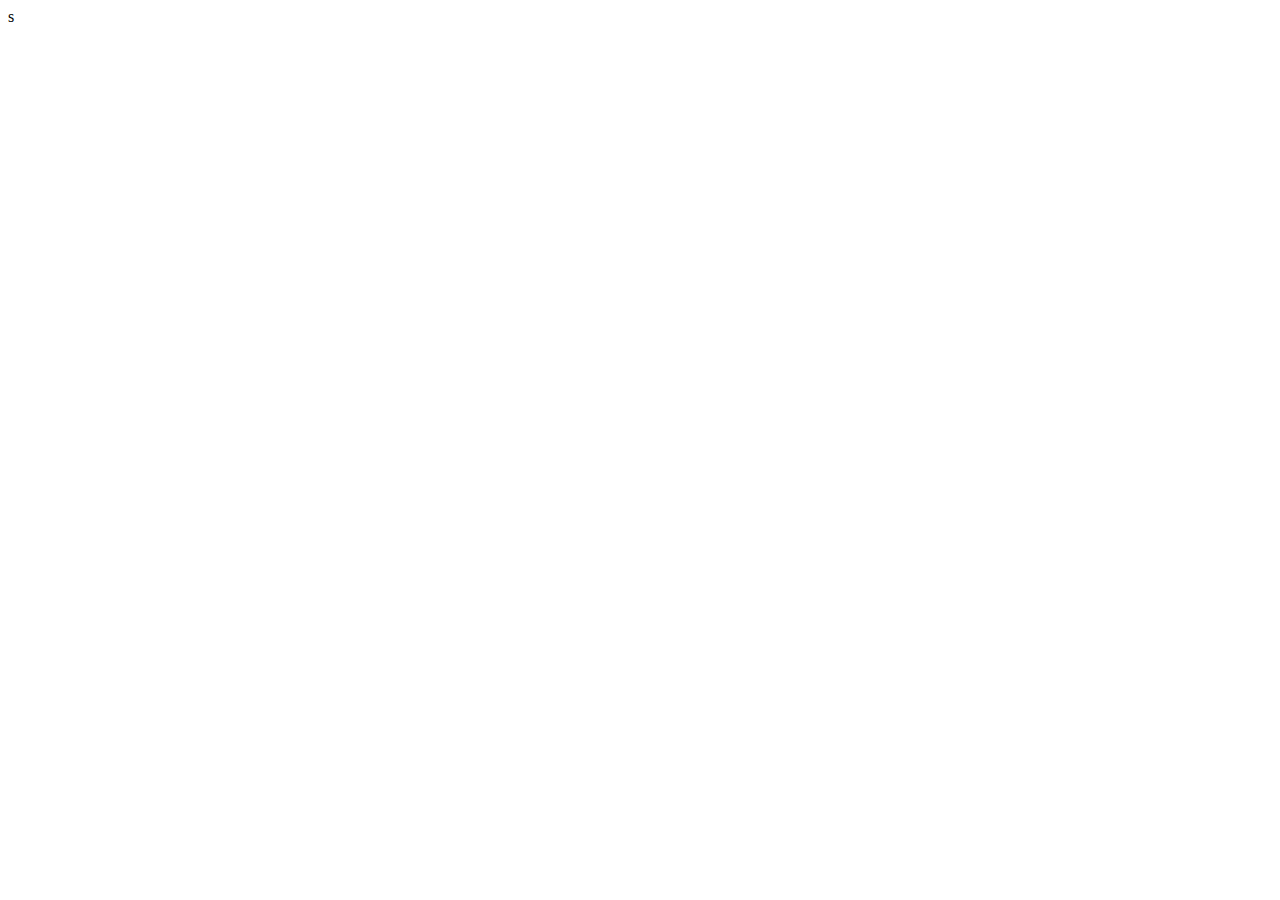
==== public/index.html @ 12bf792a "Update index.html" ====
<!DOCTYPE html>
<html lang="en">
	<head>
		<meta charset="utf-8" />
		<link rel="icon" href="%PUBLIC_URL%/favicon.ico" />
		<meta name="viewport" content="width=device-width, initial-scale=1" />
		<meta name="theme-color" content="#000000" />
		<!-- Primary Meta Tags -->
		<title>450 DSA Tracker</title>
		<meta name="title" content="450 DSA Tracker" />
		<meta
			name="description"
			content="Crack your fear of solving DSA 🔥. Curated list of 400+ topic wise questions to make you a DSA Ninja "
		/>s
		<!-- Font awesome link, change if neccessary -->
		<link
			rel="stylesheet"
			href="https://use.fontawesome.com/releases/v5.15.3/css/all.css"
			integrity="sha384-SZXxX4whJ79/gErwcOYf+zWLeJdY/qpuqC4cAa9rOGUstPomtqpuNWT9wdPEn2fk"
			crossorigin="anonymous"
		/>

		<!-- Open Graph / Facebook -->
		<meta property="og:type" content="website" />
		<meta property="og:url" content="https://www.450dsa.com/" />
		<meta property="og:title" content="450 DSA Tracker" />
		<meta
			property="og:description"
			content="Crack your fear of solving DSA 🔥. Curated list of 400+ topic wise questions to make you a DSA Ninja "
		/>
		<meta property="og:image" content="/logo512.png" />

		<!-- Twitter -->
		<meta property="twitter:card" content="summary_large_image" />
		<meta property="twitter:url" content="https://www.450dsa.com/" />
		<meta property="twitter:title" content="450 DSA Tracker" />
		<meta
			property="twitter:description"
			content="Crack your fear of solving DSA 🔥. Curated list of 400+ topic wise questions to make you a DSA Ninja "
		/>
		<meta property="twitter:image" content="/logo512.png" />
		<!--
      manifest.json provides metadata used when your web app is installed on a
      user's mobile device or desktop. See https://developers.google.com/web/fundamentals/web-app-manifest/
    -->
		<link rel="manifest" href="%PUBLIC_URL%/manifest.json" />
		<script
			data-ad-client="ca-pub-2369951171889181"
			async
			src="https://pagead2.googlesyndication.com/pagead/js/adsbygoogle.js"
		></script>
		<!--
      Notice the use of %PUBLIC_URL% in the tags above.
      It will be replaced with the URL of the `public` folder during the build.
      Only files inside the `public` folder can be referenced from the HTML.

      Unlike "/favicon.ico" or "favicon.ico", "%PUBLIC_URL%/favicon.ico" will
      work correctly both with client-side routing and a non-root public URL.
      Learn how to configure a non-root public URL by running `npm run build`.
    -->
	<style>
        body{
            background-image:url('download.jpeg');
            background-size: cover;
            
        }
        </style>
	</head>
	<body>
		
		
		<noscript>You need to enable JavaScript to run this app.</noscript>
	    <div id="root"></div>
		<!--
      This HTML file is a template.
      If you open it directly in the browser, you will see an empty page.

      You can add webfonts, meta tags, or analytics to this file.
      The build step will place the bundled scripts into the <body> tag.

      To begin the development, run `npm start` or `yarn start`.
      To create a production bundle, use `npm run build` or `yarn build`.
    -->
	 
	</body>
</html>
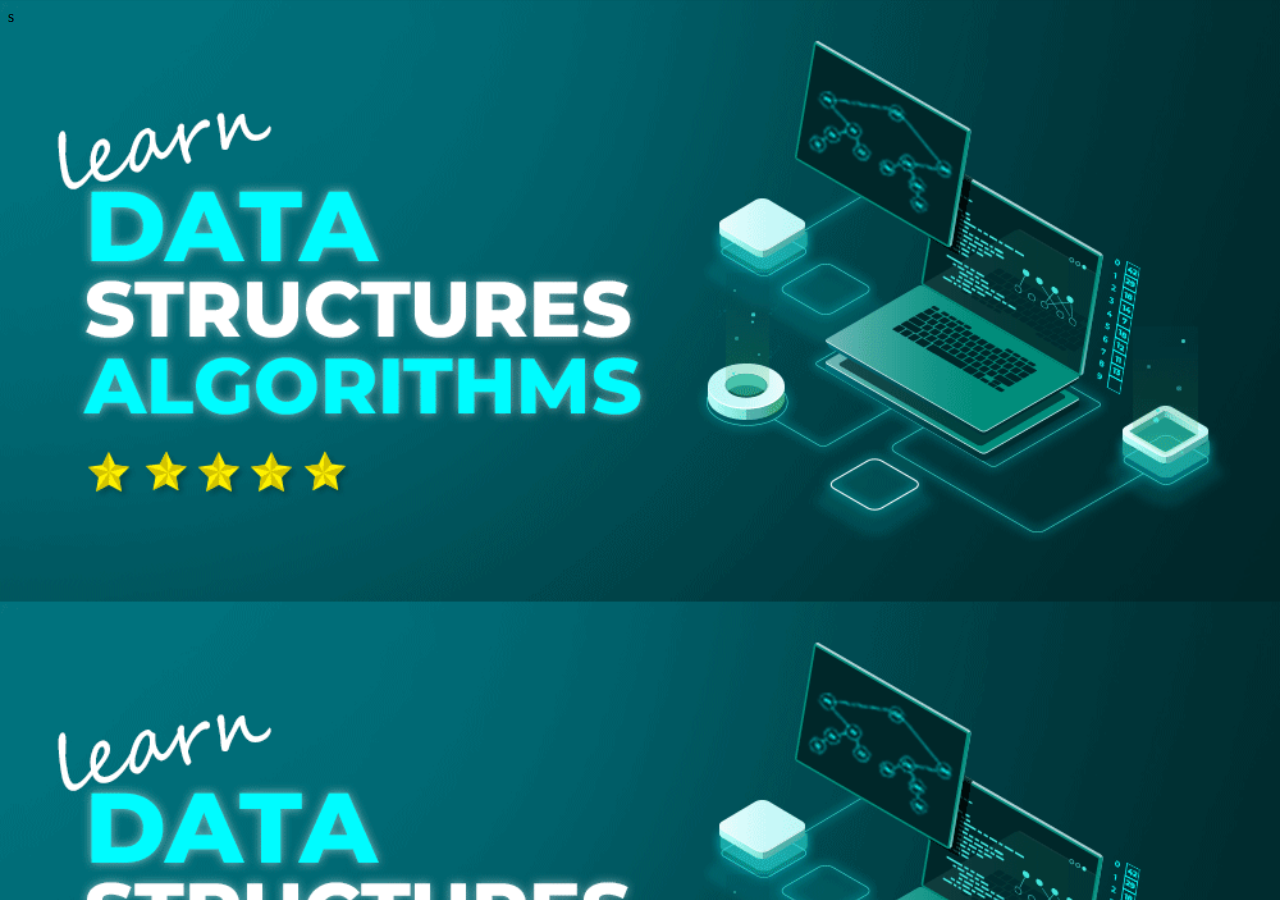
==== commit b732b958: "Update index.html" ====
--- a/public/index.html
+++ b/public/index.html
@@ -60,7 +60,7 @@
     -->
 	<style>
         body{
-            background-image:url('download.jpeg');
+            background-image:url('Learn-Data-Structures-and-Algorithms-Easily.gif');
             background-size: cover;
             
         }
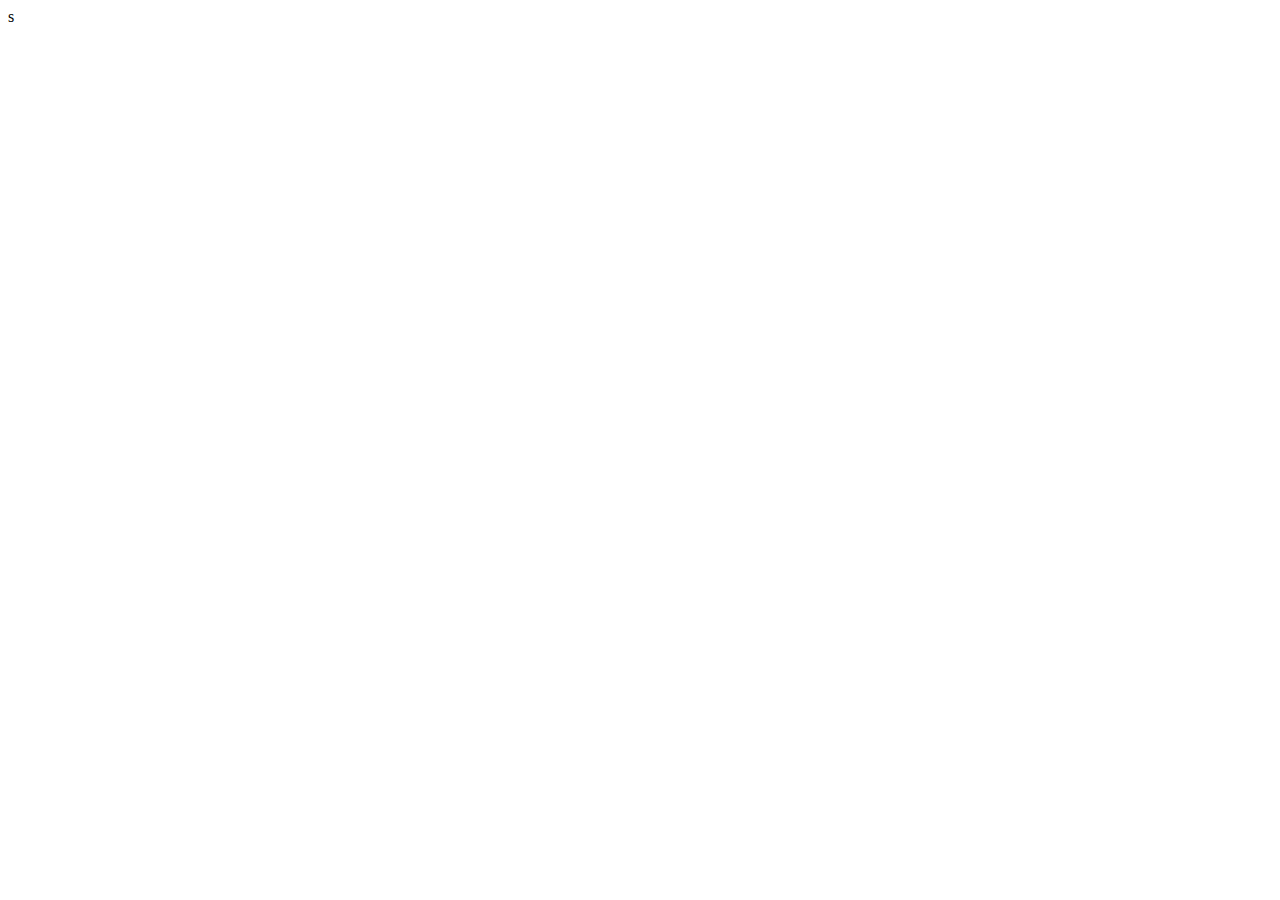
==== commit 810c93fd: "yes" ====
--- a/public/index.html
+++ b/public/index.html
@@ -60,7 +60,7 @@
     -->
 	<style>
         body{
-            background-image:url('Learn-Data-Structures-and-Algorithms-Easily.gif');
+            background-image:url('WhatsApp Video 2024-03-18 at 2.44.36 PM.mp4');
             background-size: cover;
             
         }
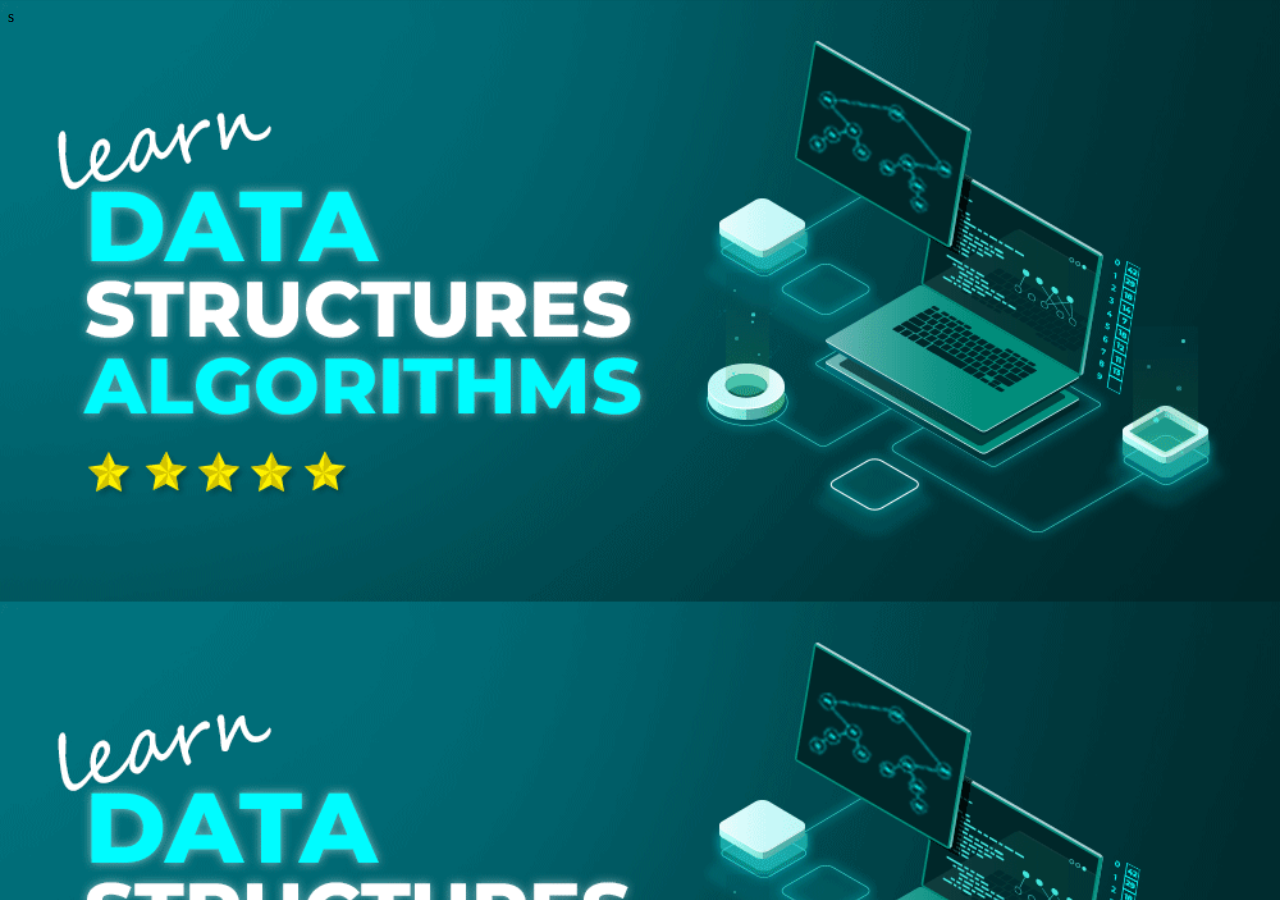
==== commit 81adb3be: "Update index.html" ====
--- a/public/index.html
+++ b/public/index.html
@@ -60,7 +60,7 @@
     -->
 	<style>
         body{
-            background-image:url('WhatsApp Video 2024-03-18 at 2.44.36 PM.mp4');
+            background-image:url('Learn-Data-Structures-and-Algorithms-Easily.gif');
             background-size: cover;
             
         }
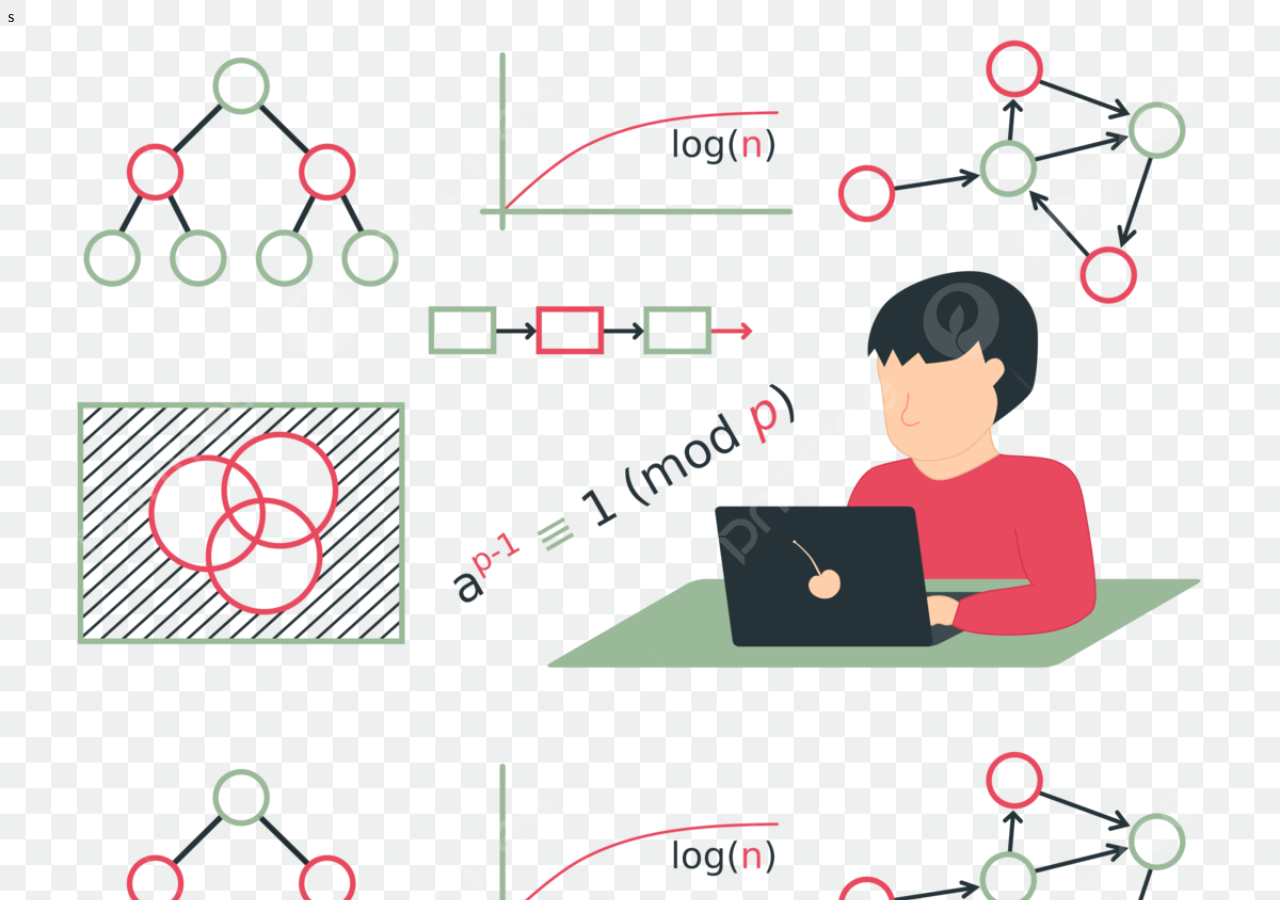
==== commit 1f54dae8: "hi" ====
--- a/public/index.html
+++ b/public/index.html
@@ -60,7 +60,7 @@
     -->
 	<style>
         body{
-            background-image:url('Learn-Data-Structures-and-Algorithms-Easily.gif');
+            background-image:url('pngtree-young-man-thinking-about-data-structures-and-algorithms-png-image_7715998.png');
             background-size: cover;
             
         }
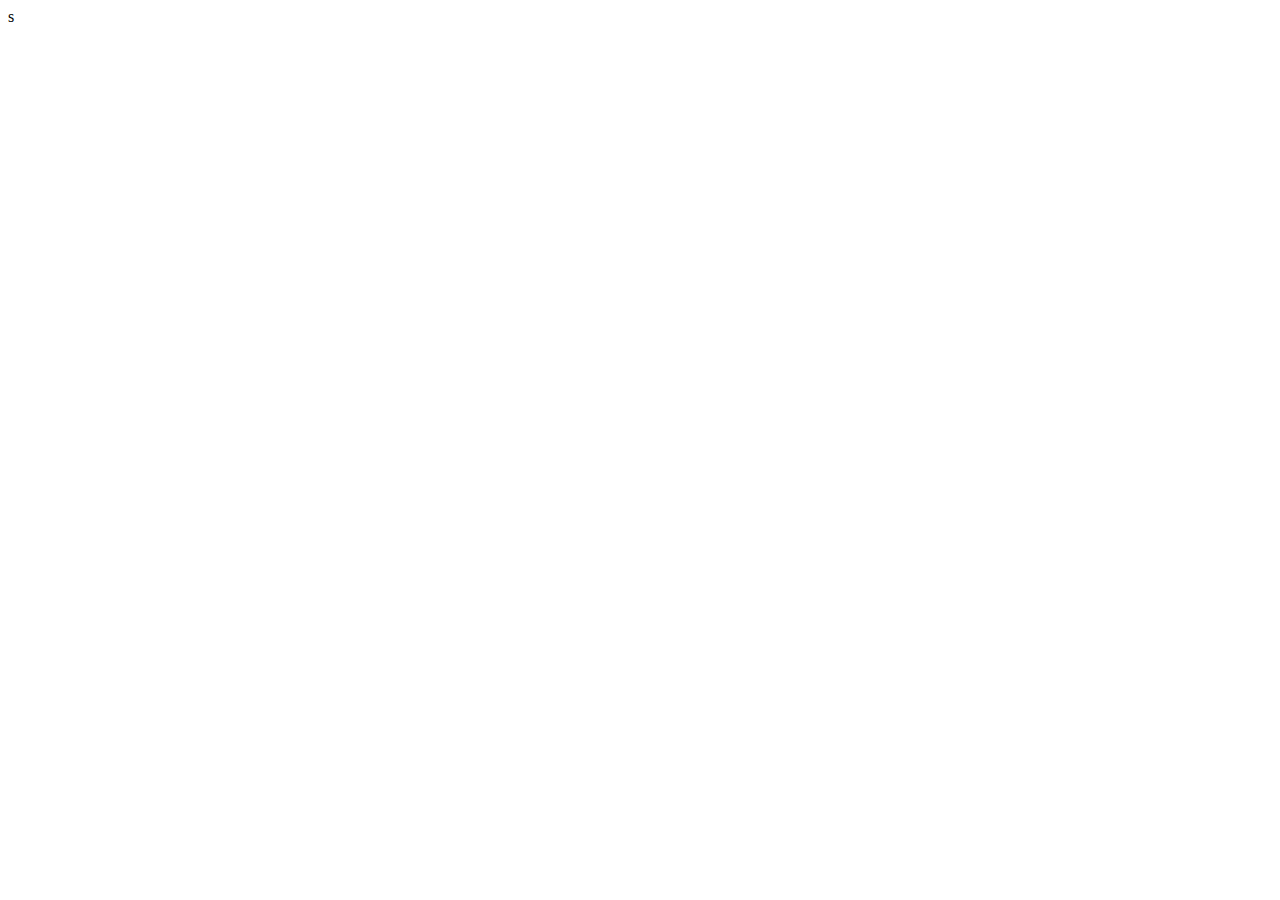
==== commit 64c327a6: "Update index.html" ====
--- a/public/index.html
+++ b/public/index.html
@@ -60,7 +60,7 @@
     -->
 	<style>
         body{
-            background-image:url('pngtree-young-man-thinking-about-data-structures-and-algorithms-png-image_7715998.png');
+            background-image:url('');
             background-size: cover;
             
         }
